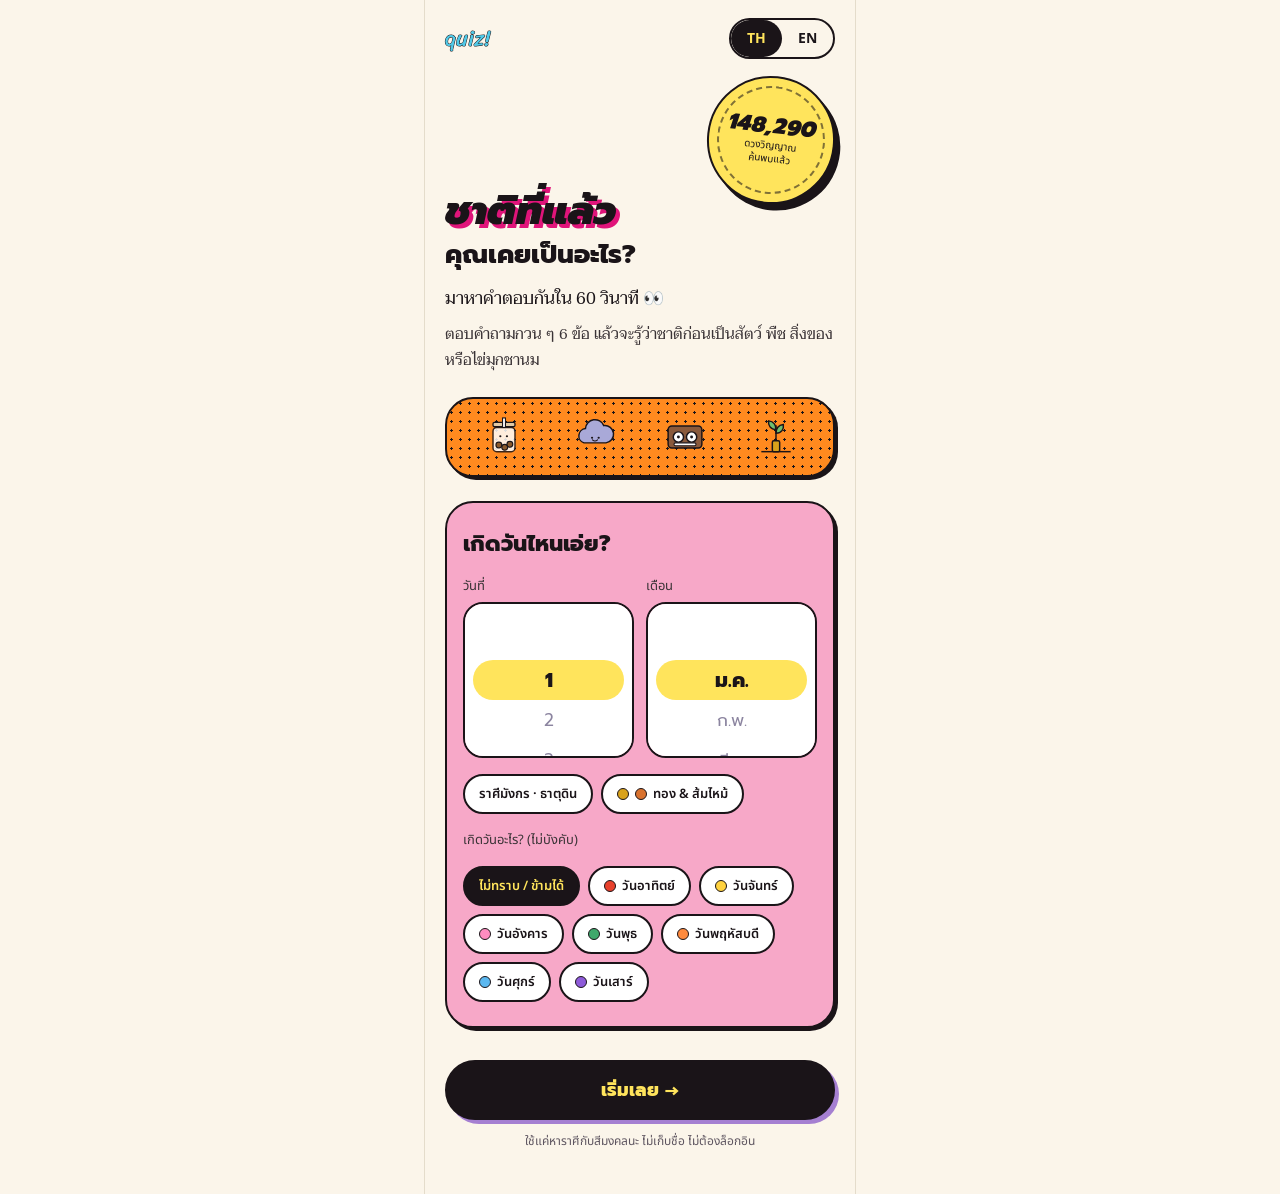
==== app/index.html @ acd8fcce "Initial commit, added quiz game project" ====
<!DOCTYPE html>
<html lang="th">
<head>
<meta charset="UTF-8">
<meta name="viewport" content="width=device-width, initial-scale=1, viewport-fit=cover">
<title>Soul Zine — ชาติที่แล้วคุณเคยเป็นอะไร?</title>
<meta name="description" content="ควิซหาตัวตนชาติที่แล้วของคุณ ใน 60 วินาที เพื่อความบันเทิงล้วนๆ">
<link rel="preconnect" href="https://fonts.googleapis.com">
<link rel="stylesheet" href="https://fonts.googleapis.com/css2?family=Prompt:ital,wght@0,500;0,700;0,800;1,800;1,900&family=Taviraj:ital,wght@0,400;0,500;0,600;1,400;1,600&family=Noto+Sans+Thai:wdth,wght@62.5..100,400..900&family=Sriracha&display=swap">
<link rel="stylesheet" href="css/styles.css">
</head>
<body>
<div class="paper-ground" style="position:fixed;inset:0;z-index:-1;"></div>
<div id="app">
  <section id="screen-1" class="screen active"></section>
  <section id="screen-2" class="screen"></section>
  <section id="screen-loading" class="screen"></section>
  <section id="screen-3" class="screen"></section>
</div>
<!-- Plain scripts (not type="module") loaded in dependency order, sharing one
     global scope. This lets the app run when index.html is opened directly via
     file:// -- ES modules refuse to load other local files under file://. -->
<script src="js/data-archetypes.js"></script>
<script src="js/data-questions.js"></script>
<script src="js/scoring.js"></script>
<script src="js/birthday.js"></script>
<script src="js/icons.js"></script>
<script src="js/copy.js"></script>
<script src="js/wellness.js"></script>
<script src="js/community.js"></script>
<script src="js/share.js"></script>
<script src="js/app.js"></script>
</body>
</html>
---- app/css/styles.css ----
/* ===========================================================
   Soul Zine — styles.css
   Tokens per Design/DesignSystem.md. Do not add blurred shadows,
   full-page foil, or gradients outside the documented tokens.
   =========================================================== */

:root {
  --paper: #FBF5EA;
  --ink: #1A1418;
  --text-2: #3A3336;
  --text-3: #5E5560;
  --disabled: #8C85A0;
  --magenta: #E0147A;
  --bubblegum: #F7A8C8;
  --yellow: #FFE45C;
  --tangerine: #FF8A1F;
  --lavender: #A57FD1;
  --blue: #2B3FA8;
  --aqua: #4FC9E8;
  --label: #D1006C;
  --pressed: #FFE3EF;
  --rule: #E4DCCB;
  --foil: linear-gradient(135deg, #BFF3E4, #D8C8FF 35%, #FFD9CC 65%, #A9E3F7);
  --foil-story: linear-gradient(160deg, #BFF3E4, #D8C8FF 35%, #FFD9CC 65%, #A9E3F7);

  --day-sun: #E8412C; --day-mon: #FFD23F; --day-tue: #FF8CC0; --day-wed: #3FA86B;
  --day-thu: #FF8A3D; --day-fri: #5BB8F0; --day-sat: #8E5BD9;

  --font-display: 'Prompt', 'Noto Sans Thai', sans-serif;
  --font-body: 'Taviraj', 'Noto Serif Thai', Georgia, serif;
  --font-ui: 'Noto Sans Thai', sans-serif;
  --font-script: 'Sriracha', cursive;

  --border: 2px solid var(--ink);
  --r-sm: 12px; --r-md: 20px; --r-lg: 28px; --r-pill: 999px;
  --shadow-rest: 3px 3px 0 var(--ink);
  --shadow-lift: 6px 6px 0 var(--ink);
  --shadow-cta: 4px 4px 0 var(--lavender);

  --s1: 4px; --s2: 8px; --s3: 12px; --s4: 16px; --s5: 24px; --s6: 32px; --s7: 48px;
  --gutter: 20px; --target: 56px;

  --t-press: 120ms; --t-page: 280ms; --t-stamp: 450ms;
}

* { box-sizing: border-box; }

html, body {
  margin: 0;
  padding: 0;
  background: var(--paper);
  color: var(--ink);
  font-family: var(--font-body);
  -webkit-tap-highlight-color: transparent;
}

body {
  min-height: 100vh;
  overflow-x: hidden;
}

button, input { font-family: inherit; }

img, svg { display: block; }

.visually-hidden {
  position: absolute; width: 1px; height: 1px; margin: -1px;
  padding: 0; overflow: hidden; clip: rect(0,0,0,0); white-space: nowrap; border: 0;
}

/* ---------- Paper grain ground ---------- */
.paper-ground {
  position: relative;
  background: var(--paper);
}
.paper-ground::before {
  content: "";
  position: absolute; inset: 0;
  pointer-events: none;
  opacity: 0.5;
  mix-blend-mode: multiply;
  background-image: url("data:image/svg+xml;utf8,<svg xmlns='http://www.w3.org/2000/svg' width='120' height='120'><filter id='n'><feTurbulence type='fractalNoise' baseFrequency='0.9' numOctaves='2' stitchTiles='stitch'/><feColorMatrix type='matrix' values='0 0 0 0 0  0 0 0 0 0  0 0 0 0 0  0 0 0 0.06 0'/></filter><rect width='100%25' height='100%25' filter='url(%23n)'/></svg>");
}

/* ---------- App shell ---------- */
#app {
  max-width: 430px;
  margin: 0 auto;
  min-height: 100vh;
  position: relative;
  padding-left: var(--gutter);
  padding-right: var(--gutter);
  padding-bottom: var(--s6);
  display: flex;
  flex-direction: column;
}

.screen { display: none; flex-direction: column; flex: 1; padding-top: var(--s4); }
.screen.active { display: flex; }
.screen[data-page-turn="in"] { animation: pageIn var(--t-page) ease-out; }
@keyframes pageIn { from { transform: translateX(24px); opacity: 0; } to { transform: translateX(0); opacity: 1; } }
@media (prefers-reduced-motion: reduce) { .screen[data-page-turn="in"] { animation: none; } }

/* ---------- Header row ---------- */
.header-row {
  display: flex; align-items: center; justify-content: space-between;
  min-height: 44px; margin-bottom: var(--s4);
}
.eyebrow-label {
  font-family: var(--font-ui);
  font-weight: 700;
  font-size: 12px;
  letter-spacing: 0.06em;
  text-transform: uppercase;
  color: var(--label);
}
.script-mark {
  font-family: var(--font-script);
  color: var(--aqua);
  font-size: 22px;
  -webkit-text-stroke: 1px var(--ink);
  paint-order: stroke fill;
}
.back-btn {
  width: 44px; height: 44px; border-radius: 50%;
  background: var(--paper); border: var(--border);
  display: flex; align-items: center; justify-content: center;
  cursor: pointer; flex: none;
}
.back-btn svg { width: 20px; height: 20px; }
.q-counter { font-family: var(--font-display); font-weight: 800; font-size: 18px; }

/* ---------- Toggle (TH/EN) ---------- */
.lang-toggle {
  display: inline-flex; border: var(--border); border-radius: var(--r-pill);
  background: var(--paper); overflow: hidden; flex: none;
}
.lang-toggle button {
  border: 0; background: transparent; padding: 8px 16px;
  font-family: var(--font-ui); font-weight: 700; font-size: 14px;
  cursor: pointer; color: var(--ink);
}
.lang-toggle button.active { background: var(--ink); color: var(--yellow); border-radius: var(--r-pill); }

/* ---------- Hook sticker ---------- */
.hook-sticker-wrap { position: relative; display: flex; justify-content: flex-end; margin-bottom: -40px; }
.hook-sticker {
  width: 128px; height: 128px; border-radius: 50%;
  background: var(--yellow); border: var(--border);
  display: flex; flex-direction: column; align-items: center; justify-content: center;
  text-align: center; transform: rotate(6deg);
  box-shadow: var(--shadow-lift);
  position: relative;
}
.hook-sticker::after {
  content: ""; position: absolute; inset: 8px; border-radius: 50%;
  border: 2px dashed var(--ink); opacity: 0.55;
}
.hook-sticker .num {
  font-family: var(--font-display); font-weight: 900; font-style: italic;
  font-size: 22px; line-height: 1.1;
}
.hook-sticker .cap { font-family: var(--font-ui); font-size: 10px; line-height: 1.3; max-width: 90px; margin-top: 2px; }

/* ---------- Headline / hero text ---------- */
.headline {
  font-family: var(--font-display); font-weight: 900; font-style: italic;
  font-size: 40px; line-height: 1.15; margin: var(--s5) 0 0;
  text-shadow: 4px 4px 0 var(--magenta);
  max-width: 78%;
}
.headline + .headline-2 {
  font-family: var(--font-display); font-weight: 800; font-style: normal;
  font-size: 26px; line-height: 1.3; margin: 4px 0 0;
}
.sub-hook { font-family: var(--font-body); font-size: 17px; margin: var(--s3) 0 0; }
.explainer { font-family: var(--font-body); font-size: 15px; color: var(--text-2); margin: var(--s2) 0 0; }

/* ---------- Illustration strip ---------- */
.illu-strip {
  margin-top: var(--s5);
  background: var(--tangerine);
  border: var(--border); border-radius: var(--r-lg);
  box-shadow: var(--shadow-rest);
  display: flex; align-items: center; justify-content: space-around;
  padding: var(--s4) var(--s3);
  background-image: radial-gradient(var(--ink) 1.2px, transparent 1.3px);
  background-size: 9px 9px;
  background-blend-mode: normal;
}
.illu-strip svg { width: 44px; height: 44px; }

/* ---------- Birthday card ---------- */
.birthday-card {
  margin-top: var(--s5);
  background: var(--bubblegum);
  border: var(--border); border-radius: var(--r-lg);
  box-shadow: var(--shadow-rest);
  padding: var(--s5) var(--s4);
}
.birthday-card h2 { font-family: var(--font-display); font-weight: 800; font-size: 22px; margin: 0 0 var(--s4); }
.wheel-row { display: flex; gap: var(--s3); }
.wheel-col { flex: 1; }
.wheel-label { font-family: var(--font-ui); font-size: 13px; color: var(--text-2); margin-bottom: 6px; display:block; }
.wheel {
  background: #fff; border: var(--border); border-radius: var(--r-md);
  height: 156px; overflow-y: auto; scroll-snap-type: y mandatory;
  position: relative;
  -ms-overflow-style: none; scrollbar-width: none;
}
.wheel::-webkit-scrollbar { display: none; }
.wheel::before, .wheel::after { content: ""; display:block; height: 58px; scroll-snap-align: none; }
.wheel-item {
  height: 40px; display: flex; align-items: center; justify-content: center;
  scroll-snap-align: center; font-family: var(--font-display); font-size: 17px;
  color: var(--disabled); cursor: pointer; user-select: none;
}
.wheel-item.selected {
  color: var(--ink); font-weight: 800; font-size: 20px;
  background: var(--yellow); border-radius: var(--r-pill);
  margin: 0 8px;
}
.chip-row { display: flex; flex-wrap: wrap; gap: var(--s2); margin-top: var(--s4); }
.chip {
  display: inline-flex; align-items: center; gap: 6px;
  background: #fff; border: var(--border); border-radius: var(--r-pill);
  padding: 8px 14px; font-family: var(--font-ui); font-size: 13px; font-weight: 600;
}
.chip .dot { width: 12px; height: 12px; border-radius: 50%; border: 1.5px solid var(--ink); flex: none; }
.chip.placeholder { color: var(--disabled); border-style: dashed; }

/* ---------- Buttons ---------- */
.btn-primary {
  height: 60px; border-radius: var(--r-pill); border: var(--border);
  background: var(--ink); color: var(--yellow);
  font-family: var(--font-display); font-weight: 800; font-size: 18px;
  display: flex; align-items: center; justify-content: center; gap: 8px;
  box-shadow: var(--shadow-cta); cursor: pointer; width: 100%;
  transition: transform var(--t-press), box-shadow var(--t-press);
}
.btn-primary:active { transform: translate(4px,4px); box-shadow: 0 0 0 transparent; }
.btn-primary:disabled {
  background: var(--paper); color: var(--disabled); border-style: dashed;
  box-shadow: none; cursor: not-allowed;
}
.btn-secondary {
  height: 56px; border-radius: var(--r-pill); border: var(--border);
  background: var(--paper); color: var(--ink);
  font-family: var(--font-ui); font-weight: 700; font-size: 15px;
  display: flex; align-items: center; justify-content: center; gap: 8px;
  box-shadow: var(--shadow-rest); cursor: pointer; width: 100%;
  transition: transform var(--t-press), box-shadow var(--t-press);
}
.btn-secondary:active { transform: translate(3px,3px); box-shadow: 0 0 0 transparent; }
.btn-icon { display: inline-flex; color: inherit; }
.btn-icon svg { width: 20px; height: 20px; }
.btn-text {
  background: none; border: 0; font-family: var(--font-ui); font-size: 14px;
  color: var(--ink); text-decoration: underline dotted; cursor: pointer;
  min-height: 48px;
}
.privacy-line { text-align: center; font-size: 12px; color: var(--text-3); margin-top: var(--s3); font-family: var(--font-ui); }

.step1-actions { margin-top: auto; padding-top: var(--s6); }

/* ---------- Progress (flowchart) ---------- */
.progress-row { display: flex; align-items: center; gap: 6px; margin: var(--s2) 0 var(--s5); }
.progress-row .seg { flex: 1; height: 2px; background: var(--ink); }
.progress-row .seg.todo { background: none; border-top: 2px dotted var(--ink); height: 0; }
.progress-dot {
  width: 20px; height: 20px; border-radius: 50%; background: var(--ink); flex: none;
  border: 2px solid var(--ink);
}
.progress-dot.current { background: var(--yellow); width: 26px; height: 26px; }
.progress-dot.todo { background: #fff; }
.progress-star { width: 26px; height: 26px; flex: none; color: var(--lavender); }

/* ---------- Scene panel ---------- */
.scene-panel {
  height: 160px; border: var(--border); border-radius: var(--r-lg);
  background-color: var(--bubblegum);
  background-image: radial-gradient(var(--ink) 1.2px, transparent 1.3px);
  background-size: 9px 9px;
  display: flex; align-items: center; justify-content: center;
  position: relative; box-shadow: var(--shadow-rest); margin-bottom: var(--s5);
}
.scene-panel svg { width: 84px; height: 84px; position: relative; z-index: 1; }
.scene-tag {
  position: absolute; bottom: 10px; right: 14px;
  background: var(--paper); border: var(--border); border-radius: var(--r-pill);
  padding: 4px 12px; font-family: var(--font-display); font-weight: 800; font-size: 13px;
}

/* ---------- Question ---------- */
.q-screen { background: var(--bubblegum); margin: 0 calc(-1 * var(--gutter)); padding: var(--s4) var(--gutter) var(--s6); flex: 1; }
.screen.active.q-screen { display: flex; flex-direction: column; }
.question-text { font-family: var(--font-display); font-weight: 800; font-size: 25px; line-height: 1.4; margin: 0 0 var(--s5); }
.answers { display: flex; flex-direction: column; gap: var(--s3); }
.answer-option {
  min-height: 64px; background: #fff; border: var(--border); border-radius: var(--r-md);
  display: flex; align-items: center; gap: var(--s3); padding: 14px 16px;
  box-shadow: var(--shadow-rest); cursor: pointer; text-align: left;
  font-family: var(--font-body); font-size: 16px; line-height: 1.5;
  transition: transform var(--t-press), background var(--t-press);
  width: 100%;
}
.answer-option .bullet {
  width: 32px; height: 32px; border-radius: 50%; border: 2px solid var(--ink);
  display: flex; align-items: center; justify-content: center; flex: none;
  font-family: var(--font-display); font-weight: 700; font-size: 14px;
}
.answer-option:active { transform: translate(2px,2px); background: var(--pressed); }
.answer-option.selected {
  background: var(--foil); box-shadow: var(--shadow-lift);
}
.answer-option.selected .bullet { background: var(--ink); color: var(--yellow); }
.nudge-line {
  margin-top: auto; padding-top: var(--s5); text-align: center;
  font-family: var(--font-script); color: var(--aqua); font-size: 20px;
  -webkit-text-stroke: 1px var(--ink); paint-order: stroke fill;
}

/* ---------- Loading ---------- */
.loading-screen { flex: 1; display: flex; flex-direction: column; align-items: center; justify-content: center; gap: var(--s5); }
.loading-copy { font-family: var(--font-display); font-weight: 800; font-size: 18px; }
.loading-dots { display:flex; gap:8px; }
.loading-dots .d { width: 14px; height: 14px; border-radius: 50%; background: var(--ink); animation: bounce 0.9s infinite ease-in-out; }
.loading-dots .d:nth-child(2){ animation-delay: 0.15s; } .loading-dots .d:nth-child(3){ animation-delay: 0.3s; }
@keyframes bounce { 0%,80%,100%{ transform: translateY(0);} 40%{ transform: translateY(-10px);} }
@media (prefers-reduced-motion: reduce){ .loading-dots .d { animation: none; } }

/* ---------- Dashboard ---------- */
.dash-screen { padding-top: var(--s4); }
.dash-block {
  background: var(--paper); border: var(--border); border-radius: var(--r-lg);
  box-shadow: var(--shadow-rest); padding: var(--s5) var(--s4); margin-bottom: var(--s5);
  opacity: 1;
}
.dash-block.tinted-orange { background: var(--tangerine); }
.dash-block.tinted-yellow { background: var(--yellow); }
.dash-block.tinted-bubblegum { background: var(--bubblegum); }
.block-head { display:flex; align-items:center; justify-content: space-between; margin-bottom: var(--s4); }
.block-title { font-family: var(--font-display); font-weight: 800; font-size: 19px; margin: 0; }
.layer-tag {
  font-family: var(--font-ui); font-weight: 700; font-size: 11px;
  border-radius: var(--r-pill); padding: 5px 12px; border: var(--border); flex: none;
}
.layer-tag.fun { background: var(--foil); }
.layer-tag.evidence { background: var(--blue); color: #fff; border-color: var(--blue); }

.reveal-card { text-align: center; }
.reveal-intro { font-family: var(--font-script); color: var(--aqua); font-size: 22px; -webkit-text-stroke: 1px var(--ink); paint-order: stroke fill; margin-bottom: var(--s4); }
.character-card {
  position: relative; background: #fff; border: var(--border); border-radius: var(--r-lg);
  box-shadow: var(--shadow-rest); padding: var(--s6) var(--s4) var(--s5);
  background-image: radial-gradient(var(--ink) 1.1px, transparent 1.2px);
  background-size: 9px 9px; margin-bottom: var(--s4);
}
.character-card svg { width: 140px; height: 140px; margin: 0 auto; }
.rarity-stamp {
  position: absolute; top: -18px; right: -10px; width: 92px; height: 92px; border-radius: 50%;
  background: var(--foil); border: var(--border); display:flex; flex-direction:column;
  align-items:center; justify-content:center; text-align:center; transform: rotate(-6deg);
  box-shadow: var(--shadow-lift);
}
.rarity-stamp::after { content:""; position:absolute; inset:6px; border-radius:50%; border: 2px dashed var(--ink); opacity:.6; }
.rarity-stamp .pct { font-family: var(--font-display); font-weight:900; font-style:italic; font-size:20px; }
.rarity-stamp .lbl { font-family: var(--font-ui); font-size: 8px; line-height:1.2; }
.rarity-stamp.stamp-in { animation: stampIn var(--t-stamp) ease-out; }
@keyframes stampIn { 0%{ transform: scale(1.4) rotate(-6deg); opacity:0;} 100%{ transform: scale(1) rotate(-6deg); opacity:1;} }
@media (prefers-reduced-motion: reduce){ .rarity-stamp.stamp-in { animation:none; } }

.entity-th { font-family: var(--font-display); font-weight:900; font-style:italic; font-size: 34px; line-height:1.2; margin: var(--s3) 0 0; }
.entity-en { font-family: var(--font-ui); font-weight:700; font-size:14px; letter-spacing:.02em; color: var(--text-2); text-transform: uppercase; margin-top:2px; }
.entity-vibe { font-family: var(--font-body); font-size:16px; margin-top: var(--s3); color: var(--text-2); }
.rarity-line { font-family: var(--font-ui); font-size: 13px; margin-top: var(--s3); }
.illustrative-note { font-family: var(--font-ui); font-size: 11px; color: var(--text-3); }

.info-card-row { display:flex; gap: var(--s3); flex-wrap: wrap; }
.info-card {
  flex: 1 1 45%; background: #fff; border: var(--border); border-radius: var(--r-md);
  padding: var(--s3); box-shadow: var(--shadow-rest);
}
.info-card .k { font-family: var(--font-ui); font-size: 12px; color: var(--text-3); margin-bottom: 4px; }
.info-card .v { font-family: var(--font-display); font-weight: 800; font-size: 16px; }
.info-card .v2 { font-family: var(--font-ui); font-size: 12px; color: var(--text-2); }

.swatch-bar { display:flex; height: 56px; border-radius: var(--r-sm); overflow:hidden; border: var(--border); margin: var(--s3) 0; }
.swatch-bar > span { flex:1; }
.colour-name { font-family: var(--font-display); font-weight: 800; font-size: 20px; }
.colour-meaning { font-family: var(--font-body); font-size: 14px; color: var(--text-2); }

.descriptor-chips { display:flex; flex-wrap: wrap; gap: var(--s2); margin-bottom: var(--s3); }
.descriptor-chip { background: var(--yellow); border: var(--border); border-radius: var(--r-pill); padding: 6px 14px; font-family: var(--font-ui); font-weight:700; font-size: 13px; }
.story-text { font-family: var(--font-body); font-size: 15px; line-height: 1.7; }

.pop-row { display:flex; align-items:center; gap: var(--s3); padding: var(--s3) 0; border-bottom: 1px solid var(--rule); }
.pop-row:last-child { border-bottom: 0; }
.pop-icon { width: 44px; height:44px; border-radius: var(--r-sm); border: var(--border); display:flex; align-items:center; justify-content:center; flex:none; }
.pop-icon svg { width: 22px; height: 22px; }
.pop-meta { font-family: var(--font-ui); font-size: 11px; color: var(--text-3); text-transform: uppercase; }
.pop-title { font-family: var(--font-display); font-weight: 700; font-size: 15px; }
.decade-tag { margin-left:auto; font-family: var(--font-ui); font-size:11px; background: var(--ink); color: var(--yellow); padding: 4px 10px; border-radius: var(--r-pill); flex:none; }

.food-tiles { display:flex; gap: var(--s3); }
.food-tile { flex:1; background:#fff; border: var(--border); border-radius: var(--r-md); padding: var(--s3); text-align:center; box-shadow: var(--shadow-rest); }
.food-tile .food-icon { display:flex; justify-content:center; }
.food-tile .food-icon svg { width: 26px; height: 26px; }
.food-tile .name { font-family: var(--font-ui); font-weight:700; font-size:13px; margin-top:4px; }
.fun-caption { font-family: var(--font-ui); font-size: 12px; color: var(--text-3); margin-top: var(--s3); text-align:center; }

.evidence-line { padding: var(--s3) 0; border-bottom: 1px solid var(--rule); }
.evidence-line:last-child { border-bottom:0; }
.evidence-line .txt { font-family: var(--font-body); font-size: 14.5px; line-height:1.6; }
.evidence-line .src { font-family: var(--font-ui); font-size: 11px; color: var(--text-3); margin-top:4px; }

.zen-block { text-align:center; }
.zen-timer { width: 96px; height:96px; border-radius:50%; border: var(--border); background:#fff; display:flex; align-items:center; justify-content:center; margin: 0 auto var(--s4); font-family: var(--font-display); font-weight:800; font-size:22px; box-shadow: var(--shadow-rest); }
.zen-copy { font-family: var(--font-body); font-size: 15px; margin-bottom: var(--s4); }

.chart-wrap { display:flex; align-items:flex-end; gap: var(--s3); height: 160px; margin: var(--s4) 0 var(--s2); }
.chart-col { flex:1; display:flex; flex-direction:column; align-items:center; justify-content:flex-end; height:100%; }
.chart-bar { width: 100%; border: var(--border); border-radius: 8px 8px 0 0; position:relative; }
.chart-bar.you { background-image: radial-gradient(var(--ink) 1.1px, transparent 1.2px); background-size: 7px 7px; background-color: var(--bubblegum); }
.chart-pct { font-family: var(--font-display); font-weight:800; font-size:13px; margin-bottom:4px; }
.chart-label { font-family: var(--font-ui); font-size: 11px; text-align:center; margin-top: 6px; }
.chart-note { text-align:right; font-family: var(--font-ui); font-size:11px; color: var(--text-3); }

.share-row { display:flex; flex-direction:column; gap: var(--s3); }
.rec-slot { border: 2px dashed var(--ink); background: transparent; box-shadow:none; }
.rec-slot .block-title { font-size: 16px; }
.rec-item { display:flex; align-items:center; gap: var(--s3); }
.rec-item .swatch { width:44px; height:44px; border-radius:var(--r-sm); border:var(--border); background: var(--yellow); flex:none; display:flex;align-items:center;justify-content:center; }
.rec-item .swatch svg { width: 20px; height: 20px; }
.disclaimer { text-align:center; font-family: var(--font-ui); font-size: 12px; color: var(--text-3); padding: 0 var(--s3); }

.fade-in { opacity: 0; transform: translateY(8px); transition: opacity 400ms ease-out, transform 400ms ease-out; }
.fade-in.in { opacity: 1; transform: translateY(0); }
@media (prefers-reduced-motion: reduce) { .fade-in, .fade-in.in { opacity:1; transform:none; transition:none; } }

.sticky-share {
  position: sticky; bottom: 12px; z-index: 5;
  display:flex; justify-content:center; margin-top: -8px;
}
.sticky-share button {
  box-shadow: var(--shadow-lift);
}

/* ---------- Research dashboard preview (dev/marketer view) ---------- */
.research-link-row { text-align:center; margin: var(--s5) 0; }
.research-overlay {
  position: fixed; inset: 0; background: rgba(26,20,24,0.5); z-index: 20;
  display:flex; align-items:flex-end; justify-content:center;
}
.research-overlay.hidden { display:none; }
.research-panel {
  background: var(--paper); width:100%; max-width: 430px; max-height: 88vh; overflow-y:auto;
  border-radius: var(--r-lg) var(--r-lg) 0 0; border: var(--border); border-bottom:0;
  padding: var(--s5) var(--gutter) var(--s6);
}
.research-badge {
  display:inline-block; background: var(--ink); color:#fff; font-family: var(--font-ui);
  font-size: 11px; padding: 6px 14px; border-radius: var(--r-pill); margin-bottom: var(--s3);
}
.research-stat-row { display:flex; gap: var(--s3); margin-bottom: var(--s4); }
.research-stat { flex:1; background:#fff; border:var(--border); border-radius: var(--r-md); padding: var(--s3); text-align:center; }
.research-stat .n { font-family: var(--font-display); font-weight:800; font-size:22px; }
.research-stat .l { font-family: var(--font-ui); font-size:11px; color: var(--text-3); }
.research-note { font-family: var(--font-body); font-size: 14px; background:#fff; border:var(--border); border-radius: var(--r-md); padding: var(--s4); margin-top: var(--s4); }

/* ---------- IG Story overlay ---------- */
.story-overlay {
  position: fixed; inset: 0; background: rgba(26,20,24,0.85); z-index: 30;
  display:flex; flex-direction:column; align-items:center; justify-content:center; gap: var(--s4);
  padding: var(--s5);
}
.story-overlay.hidden { display:none; }
.story-canvas-wrap { width: 100%; max-width: 300px; aspect-ratio: 9/16; border-radius: var(--r-lg); overflow:hidden; border: var(--border); }
.story-canvas-wrap canvas { width:100%; height:100%; display:block; }
.story-actions { display:flex; gap: var(--s3); width:100%; max-width:300px; }

/* ---------- Toast ---------- */
.toast {
  position: fixed; left:50%; bottom: 24px; transform: translateX(-50%);
  background: var(--ink); color: var(--yellow); font-family: var(--font-ui); font-size: 14px;
  padding: 12px 20px; border-radius: var(--r-pill); z-index: 40; box-shadow: var(--shadow-lift);
  opacity:0; pointer-events:none; transition: opacity 200ms ease;
}
.toast.show { opacity:1; }

/* ---------- Focus ---------- */
:focus-visible {
  outline: 3px solid var(--yellow);
  outline-offset: 2px;
  box-shadow: 0 0 0 2px var(--ink);
}

@media (min-width: 1024px) {
  body { display:flex; justify-content:center; }
  #app { box-shadow: 0 0 0 1px var(--rule); }
}
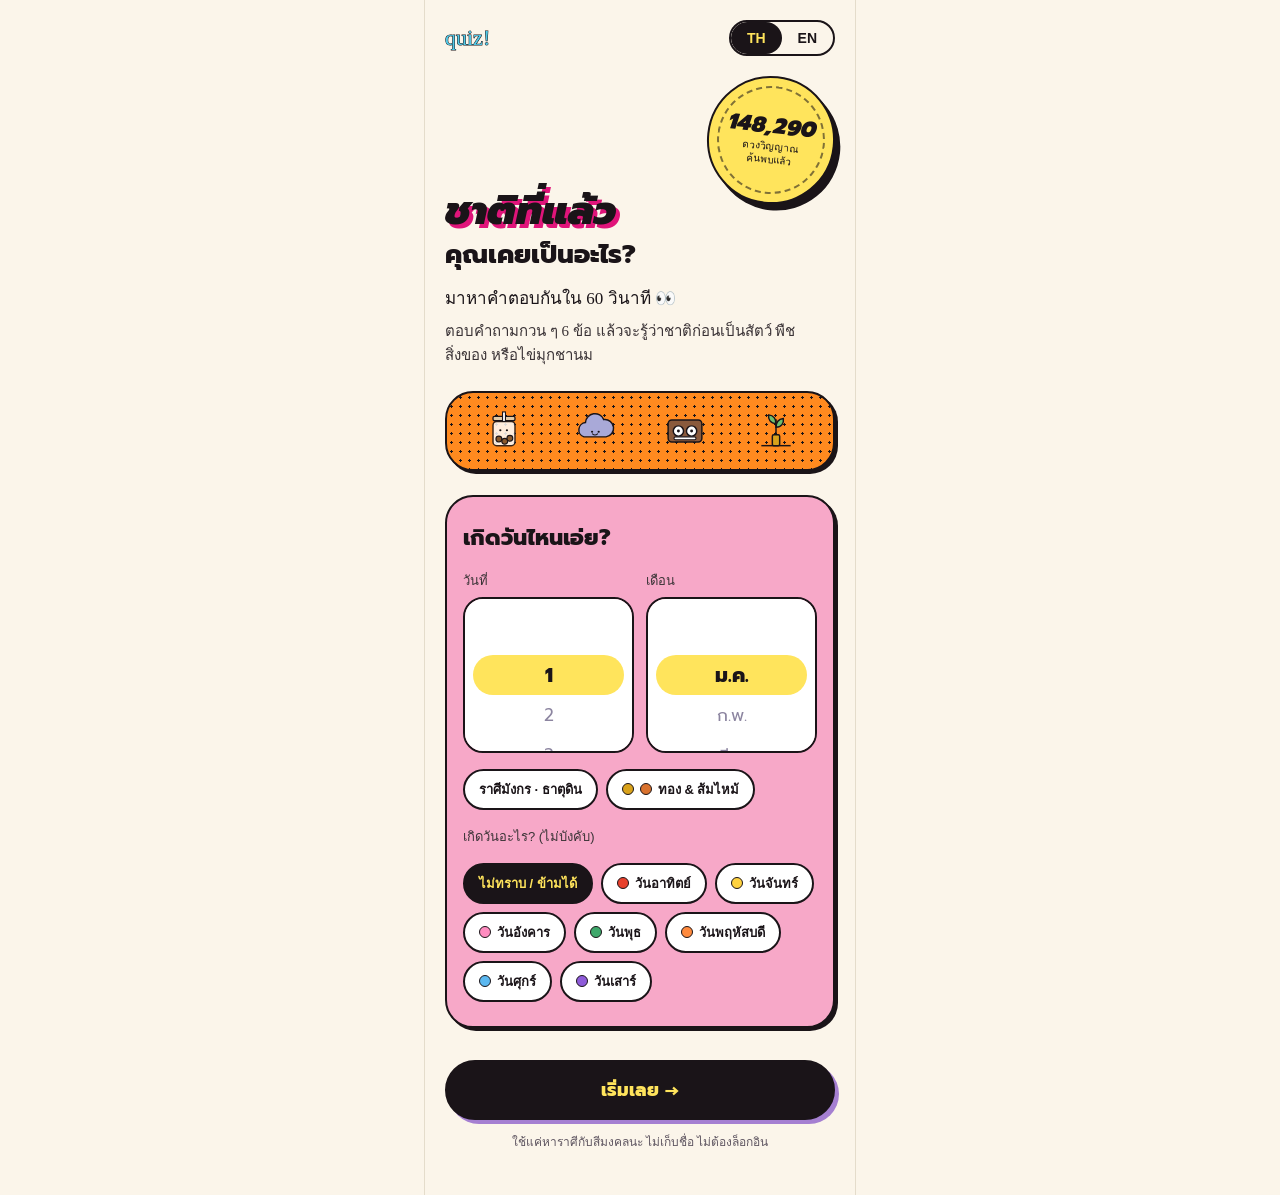
==== commit 2dfbc812: "added update ux version of index.html" ====
--- a/app/index.html
+++ b/app/index.html
@@ -3,14 +3,13 @@
 <head>
 <meta charset="UTF-8">
 <meta name="viewport" content="width=device-width, initial-scale=1, viewport-fit=cover">
-<title>Soul Zine — ชาติที่แล้วคุณเคยเป็นอะไร?</title>
+<title>SoulZine — ชาติที่แล้วคุณเคยเป็นอะไร?</title>
 <meta name="description" content="ควิซหาตัวตนชาติที่แล้วของคุณ ใน 60 วินาที เพื่อความบันเทิงล้วนๆ">
 <link rel="preconnect" href="https://fonts.googleapis.com">
-<link rel="stylesheet" href="https://fonts.googleapis.com/css2?family=Prompt:ital,wght@0,500;0,700;0,800;1,800;1,900&family=Taviraj:ital,wght@0,400;0,500;0,600;1,400;1,600&family=Noto+Sans+Thai:wdth,wght@62.5..100,400..900&family=Sriracha&display=swap">
+<link rel="stylesheet" href="https://fonts.googleapis.com/css2?family=Prompt:ital,wght@0,600;0,700;0,800;0,900;1,900&family=Anuphan:wght@400;500;600;700&display=swap">
 <link rel="stylesheet" href="css/styles.css">
 </head>
 <body>
-<div class="paper-ground" style="position:fixed;inset:0;z-index:-1;"></div>
 <div id="app">
   <section id="screen-1" class="screen active"></section>
   <section id="screen-2" class="screen"></section>
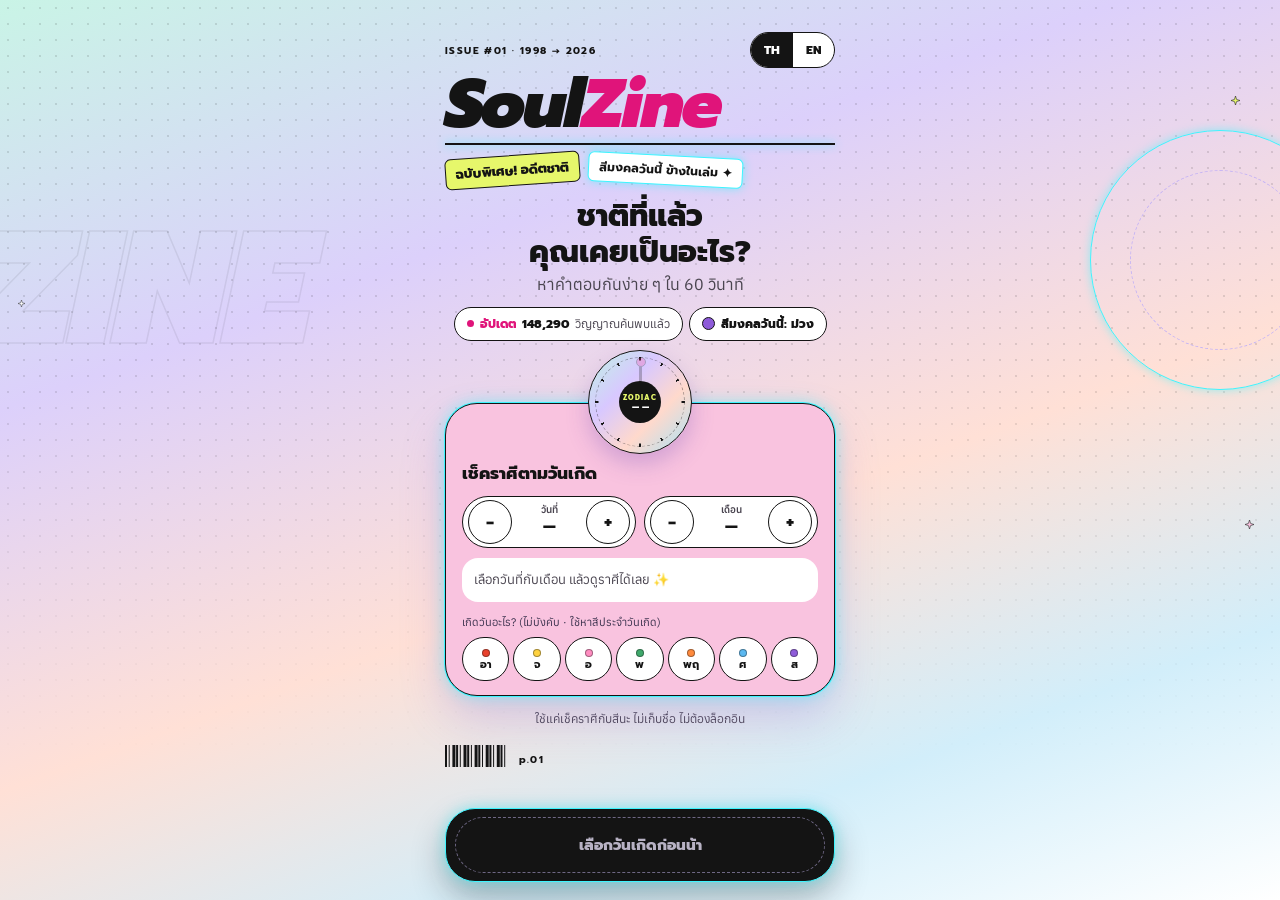
==== commit 87ed7a26: "last update on spec.md and design, re-design index.html" ====
--- a/app/index.html
+++ b/app/index.html
@@ -2,32 +2,13 @@
 <html lang="th">
 <head>
 <meta charset="UTF-8">
-<meta name="viewport" content="width=device-width, initial-scale=1, viewport-fit=cover">
-<title>SoulZine — ชาติที่แล้วคุณเคยเป็นอะไร?</title>
-<meta name="description" content="ควิซหาตัวตนชาติที่แล้วของคุณ ใน 60 วินาที เพื่อความบันเทิงล้วนๆ">
-<link rel="preconnect" href="https://fonts.googleapis.com">
-<link rel="stylesheet" href="https://fonts.googleapis.com/css2?family=Prompt:ital,wght@0,600;0,700;0,800;0,900;1,900&family=Anuphan:wght@400;500;600;700&display=swap">
-<link rel="stylesheet" href="css/styles.css">
+<title>SoulZine</title>
+<!-- The app now lives at the project root (../index.html), which loads the files in this folder. -->
+<meta http-equiv="refresh" content="0; url=../index.html">
+<link rel="canonical" href="../index.html">
+<script>location.replace("../index.html");</script>
 </head>
 <body>
-<div id="app">
-  <section id="screen-1" class="screen active"></section>
-  <section id="screen-2" class="screen"></section>
-  <section id="screen-loading" class="screen"></section>
-  <section id="screen-3" class="screen"></section>
-</div>
-<!-- Plain scripts (not type="module") loaded in dependency order, sharing one
-     global scope. This lets the app run when index.html is opened directly via
-     file:// -- ES modules refuse to load other local files under file://. -->
-<script src="js/data-archetypes.js"></script>
-<script src="js/data-questions.js"></script>
-<script src="js/scoring.js"></script>
-<script src="js/birthday.js"></script>
-<script src="js/icons.js"></script>
-<script src="js/copy.js"></script>
-<script src="js/wellness.js"></script>
-<script src="js/community.js"></script>
-<script src="js/share.js"></script>
-<script src="js/app.js"></script>
+<p><a href="../index.html">SoulZine → เปิดแอป / Open the app</a></p>
 </body>
 </html>
